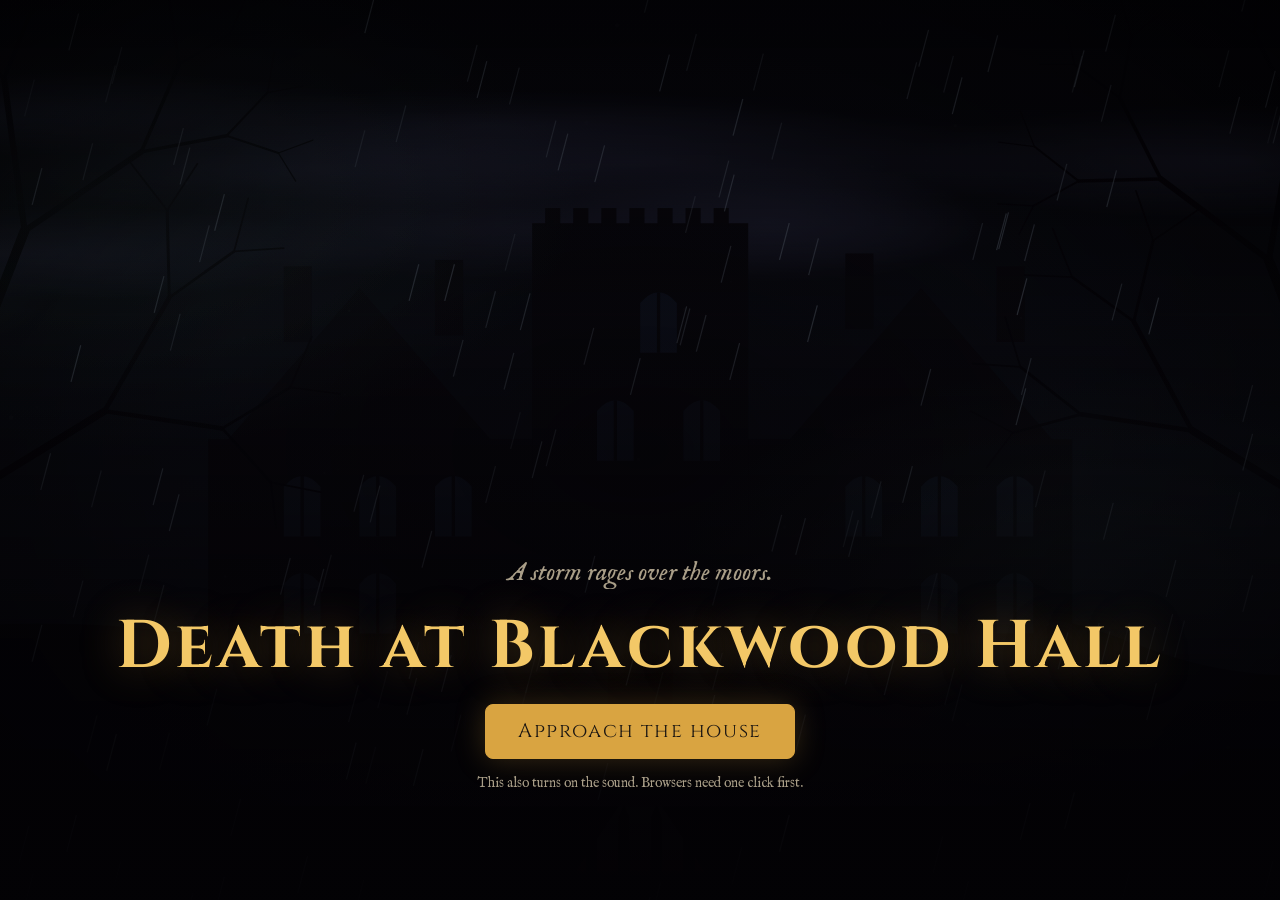
==== blackwood.html @ d47f307d "New game: Death at Blackwood Hall (Victorian murder mystery); multi-game engine support Co-Authored-" ====
<!DOCTYPE html>
<html lang="en">
<head>
<meta charset="utf-8">
<meta name="viewport" content="width=device-width, initial-scale=1">
<title>Death at Blackwood Hall</title>
<link rel="stylesheet" href="css/common.css">
<link rel="stylesheet" href="css/tv.css">
<link rel="stylesheet" href="css/scenes.css">
<link rel="stylesheet" href="css/blackwood.css">
</head>
<body class="asleep">
<div class="fog"></div><div class="fog b"></div><div class="vignette"></div>
<div id="app">
  <div class="topbar">
    <span class="brand">Death at Blackwood Hall</span>
    <span class="act" id="act"></span>
    <span class="pdot" id="dot-mat"><i></i>Mat</span>
    <span class="pdot" id="dot-emily"><i></i>Emily</span>
    <span id="hintcount"></span>
    <span class="timer" id="timer"></span>
    <button class="gear" id="gear" title="Game menu">⚙</button>
  </div>
  <div id="stage"></div>
</div>
<div id="hint" class="hidden"></div>
<div id="banner" class="hidden"></div>
<div id="paused" class="hidden"><div class="cinzel">Paused</div><p>The investigation is on hold…</p><p class="small">Tap <b>Resume</b> on either phone (or press P on the laptop).</p></div>
<div id="flash"></div>
<div id="wake">
  <div class="wake-in">
    <div class="wake-asleep">A storm rages over the moors.</div>
    <h1 class="cinzel">Death at Blackwood Hall</h1>
    <button class="btn primary" id="wakebtn">Approach the house</button>
    <p class="wake-note">This also turns on the sound. Browsers need one click first.</p>
  </div>
</div>
<script src="lib/peerjs.min.js"></script>
<script src="lib/qrcode.js"></script>
<script src="js/cards-data.js"></script>
<script>window.AUDIO_EP = "bw";</script>
<script src="js/sound.js"></script>
<script src="js/audiobank.js"></script>
<script src="js/notation.js"></script>
<script src="js/scenes.js"></script>
<script src="js/net.js"></script>
<script src="js/blackwood.js"></script>
<script src="js/tv-bw.js"></script>
</body>
</html>
---- css/common.css ----
@font-face { font-family: "Cinzel"; src: url("../fonts/cinzel-latin-400-normal.woff2") format("woff2"); font-weight: 400; font-display: swap; }
@font-face { font-family: "Cinzel"; src: url("../fonts/cinzel-latin-700-normal.woff2") format("woff2"); font-weight: 700; font-display: swap; }
@font-face { font-family: "Fell"; src: url("../fonts/im-fell-english-latin-400-normal.woff2") format("woff2"); font-style: normal; font-display: swap; }
@font-face { font-family: "Fell"; src: url("../fonts/im-fell-english-latin-400-italic.woff2") format("woff2"); font-style: italic; font-display: swap; }
@font-face { font-family: "NotoMusic"; src: url("../fonts/noto-music-music-400-normal.woff2") format("woff2"); font-display: block; }

:root {
  --bg: #0b0a0d;
  --bg2: #15121a;
  --ink: #eadfc6;
  --dim: #a99e88;
  --gold: #d9a441;
  --gold2: #f3c867;
  --ghost: #8fc9c0;
  --blood: #9c3434;
  --line: rgba(234, 223, 198, 0.18);
  --card: rgba(28, 24, 32, 0.82);
}
* { box-sizing: border-box; }
html, body { margin: 0; height: 100%; background: var(--bg); color: var(--ink); }
body { font-family: "Fell", Georgia, serif; -webkit-font-smoothing: antialiased; }
h1, h2, h3, .cinzel { font-family: "Cinzel", "Times New Roman", serif; font-weight: 700; letter-spacing: 0.06em; }
button { font: inherit; color: inherit; cursor: pointer; }
.hidden { display: none !important; }

/* drifting fog */
.fog { position: fixed; inset: -20%; pointer-events: none; z-index: 0; opacity: .55;
  background:
    radial-gradient(40% 30% at 20% 30%, rgba(143,201,192,.10), transparent 70%),
    radial-gradient(35% 25% at 75% 60%, rgba(143,201,192,.08), transparent 70%),
    radial-gradient(50% 35% at 50% 90%, rgba(217,164,65,.06), transparent 70%);
  animation: fogdrift 38s ease-in-out infinite alternate; }
.fog.b { animation-duration: 55s; animation-direction: alternate-reverse; opacity: .4; }
@keyframes fogdrift { from { transform: translate(-4%, -2%) scale(1); } to { transform: translate(5%, 3%) scale(1.12); } }
.vignette { position: fixed; inset: 0; pointer-events: none; z-index: 1;
  background: radial-gradient(ellipse at center, transparent 45%, rgba(0,0,0,.75) 100%); }

/* staff notation */
.staff svg { display: block; }
.music-glyph { font-family: "NotoMusic"; }

/* candle */
.candle { position: relative; width: 34px; height: 120px; margin: 0 auto; }
.candle .wax { position: absolute; bottom: 0; left: 4px; width: 26px; height: 78px; border-radius: 4px 4px 2px 2px;
  background: linear-gradient(90deg, #cbbfa4, #f1e8d4 45%, #b7aa8e); }
.candle .wick { position: absolute; bottom: 78px; left: 16px; width: 2px; height: 10px; background: #2b241c; }
.candle .flame { position: absolute; bottom: 84px; left: 7px; width: 20px; height: 34px; border-radius: 50% 50% 45% 45% / 65% 65% 35% 35%;
  background: radial-gradient(ellipse at 50% 75%, #fff6cf 0%, #ffd36a 35%, #ff8a2a 70%, transparent 72%);
  filter: drop-shadow(0 0 14px rgba(255,190,90,.9)); transform-origin: 50% 90%;
  animation: flicker 1.6s ease-in-out infinite; opacity: 0; transition: opacity .6s; }
.candle.lit .flame { opacity: 1; }
@keyframes flicker { 0%,100% { transform: scale(1) rotate(-1deg); } 30% { transform: scale(1.06,.94) rotate(2deg); } 60% { transform: scale(.95,1.05) rotate(-2deg); } }
---- css/tv.css ----
html, body { overflow: hidden; }
body { font-size: clamp(16px, 1.55vw, 34px); }
#app { position: relative; z-index: 2; height: 100vh; display: flex; flex-direction: column; }

.topbar { display: flex; align-items: center; gap: 1.2em; padding: .7em 1.4em; font-family: "Cinzel", serif; font-size: .8em; color: var(--dim); letter-spacing: .14em; }
.topbar .brand { color: var(--gold); font-weight: 700; }
.topbar .act { flex: 1; text-transform: uppercase; }
.topbar .timer { font-size: 1.35em; color: var(--ink); min-width: 4.5em; text-align: right; font-variant-numeric: tabular-nums; }
.topbar .timer.over { color: #e06a5a; }
.pdot { display: inline-flex; align-items: center; gap: .4em; }
.pdot i { width: .7em; height: .7em; border-radius: 50%; background: #444; display: inline-block; box-shadow: 0 0 0 1px #000; }
.pdot.on i { background: var(--ghost); box-shadow: 0 0 10px var(--ghost); }
.gear { background: none; border: 0; color: var(--dim); font-size: 1.2em; opacity: .5; padding: 0 .2em; }
.gear:hover { opacity: 1; }

#stage { flex: 1; display: flex; flex-direction: column; align-items: center; justify-content: center; padding: 0 6vw 2vh; text-align: center; min-height: 0; }
.scene-title { font-size: 2.6em; margin: 0 0 .25em; color: var(--gold2); text-shadow: 0 0 30px rgba(217,164,65,.35); }
.narr { max-width: 46em; font-size: 1.15em; line-height: 1.5; margin: 0 auto; }
.narr p { margin: .4em 0; opacity: 0; animation: rise 1.4s ease forwards; }
.narr p:nth-child(2) { animation-delay: 1.4s; } .narr p:nth-child(3) { animation-delay: 2.8s; } .narr p:nth-child(4) { animation-delay: 4.2s; }
@keyframes rise { from { opacity: 0; transform: translateY(10px); filter: blur(3px); } to { opacity: 1; transform: none; filter: none; } }
.prompt { margin-top: 1.1em; font-family: "Cinzel", serif; color: var(--ghost); letter-spacing: .1em; font-size: .95em; }
.visual { margin-top: 1.4em; display: flex; justify-content: center; align-items: flex-end; gap: 4vw; flex-wrap: wrap; }
.fadein { animation: rise 1.2s ease both; }

.after { max-width: 44em; padding: 1.4em 2em; border: 1px solid var(--line); background: var(--card); border-radius: 10px; font-size: 1.15em; line-height: 1.5; box-shadow: 0 0 60px rgba(0,0,0,.6); }
.after .cont { margin-top: 1em; font-family: "Cinzel", serif; font-size: .7em; color: var(--dim); letter-spacing: .15em; }
.solved-mark { font-family: "Cinzel", serif; color: var(--ghost); letter-spacing: .3em; font-size: .8em; margin-bottom: .6em; }

/* lobby */
.lobby { display: grid; grid-template-columns: 1.2fr 1fr; gap: 4vw; align-items: center; width: 100%; max-width: 1500px; }
.lobby h1 { font-size: 4em; margin: 0; color: var(--gold2); text-shadow: 0 0 40px rgba(217,164,65,.4); line-height: 1.05; }
.lobby .sub { font-style: italic; color: var(--dim); font-size: 1.2em; margin: .4em 0 1.4em; }
.join { background: #f3ead6; color: #1b1612; border-radius: 12px; padding: 1.1em; display: inline-flex; flex-direction: column; align-items: center; gap: .4em; }
.join .qr svg, .join .qr img { width: 15em; height: 15em; display: block; }
.join .code { font-family: "Cinzel", serif; font-size: 1em; letter-spacing: .2em; }
.slots { display: flex; gap: 1.2em; margin: 1.2em 0; justify-content: flex-start; }
.slot { border: 1px solid var(--line); border-radius: 10px; padding: .7em 1.2em; min-width: 8em; text-align: center; background: var(--card); }
.slot .n { font-family: "Cinzel", serif; font-size: 1.2em; }
.slot .s { color: var(--dim); font-size: .8em; }
.slot.on { border-color: var(--ghost); } .slot.on .s { color: var(--ghost); }
.slot.ready { border-color: var(--gold); box-shadow: 0 0 20px rgba(217,164,65,.3); } .slot.ready .s { color: var(--gold); }
.lobby .btns { display: flex; gap: .8em; flex-wrap: wrap; }
.btn { background: transparent; border: 1px solid var(--gold); color: var(--gold2); padding: .55em 1.1em; border-radius: 8px; font-family: "Cinzel", serif; letter-spacing: .08em; font-size: .8em; text-decoration: none; display: inline-block; }
.btn:hover { background: rgba(217,164,65,.12); }
.btn.primary { background: var(--gold); color: #1b1612; }
.btn.small { font-size: .65em; border-color: var(--line); color: var(--dim); }
.testbox { display: flex; align-items: center; gap: .8em; margin-top: 1em; color: var(--dim); font-size: .75em; text-align: left; }
.testbox .qr svg { width: 5.5em; height: 5.5em; background: #f3ead6; padding: .3em; border-radius: 6px; display: block; }
.note-sm { color: var(--dim); font-size: .7em; margin-top: 1em; line-height: 1.5; }
.status { font-size: .7em; color: var(--dim); margin-top: .6em; }
.status.ok { color: var(--ghost); }

/* seance & release */
.candles { display: flex; gap: 10vw; justify-content: center; }
.candle-wrap { text-align: center; }
.candle-wrap .candle { transform: scale(1.6); transform-origin: bottom center; margin: 4.2em auto 0; }
.candle-wrap .lbl { font-family: "Cinzel", serif; font-size: .9em; color: var(--dim); margin-top: 1.4em; }
.candle-wrap.held .lbl { color: var(--gold2); }
.holdbar { width: 24em; height: .5em; border-radius: 1em; background: rgba(255,255,255,.08); margin: 1.6em auto 0; overflow: hidden; }
.holdbar > div { height: 100%; width: 0; background: linear-gradient(90deg, var(--gold), var(--gold2)); box-shadow: 0 0 14px var(--gold); }

/* lock */
.musicbox { display: inline-flex; flex-direction: column; align-items: center; }
.box-lid { width: 22em; height: 3.2em; border-radius: 10px 10px 2px 2px; background: linear-gradient(180deg, #6e3d22, #4a2715); box-shadow: inset 0 0 0 3px #2c160b, 0 0 40px rgba(0,0,0,.6); }
.box-body { width: 22em; height: 7em; background: linear-gradient(180deg, #5a311b, #3b1f10); border-radius: 2px 2px 8px 8px; display: flex; align-items: center; justify-content: center; gap: 1em; box-shadow: inset 0 0 0 3px #2c160b; }
.dial { width: 3em; height: 4em; border-radius: 8px; background: linear-gradient(180deg, #b8893b, #e8c66c 50%, #9a6d22); color: #2a1a0a; font-family: "Cinzel", serif; font-size: 1.2em; display: flex; align-items: center; justify-content: center; font-weight: 700; box-shadow: inset 0 0 6px rgba(0,0,0,.6); }

/* pages */
.pages { display: flex; gap: 5vw; }
.page-ico { width: 7em; height: 9em; border-radius: 4px; background: rgba(243,234,214,.08); border: 1px dashed var(--line); display: flex; align-items: center; justify-content: center; color: var(--dim); font-family: "Cinzel", serif; font-size: .9em; transition: all .8s; clip-path: polygon(0 4%, 12% 0, 30% 3%, 52% 0, 78% 4%, 100% 1%, 98% 30%, 100% 62%, 97% 100%, 70% 97%, 44% 100%, 18% 96%, 0 100%, 3% 60%); }
.page-ico.found { background: #efe3c6; color: #3a2c1c; border: 0; box-shadow: 0 0 40px rgba(243,200,103,.35); }
.page-who { margin-top: .6em; font-family: "Cinzel", serif; font-size: .75em; color: var(--dim); }

/* orbs */
.orbs { display: flex; gap: 1.6em; }
.orb { width: 2.2em; height: 2.2em; border-radius: 50%; border: 2px solid rgba(143,201,192,.35); display: flex; align-items: center; justify-content: center; font-family: "Cinzel", serif; font-size: 1em; color: var(--dim); transition: all .3s; }
.orb.on { background: radial-gradient(circle, #e8fffb, var(--ghost) 60%, rgba(143,201,192,.2)); color: #10201e; border-color: transparent; box-shadow: 0 0 30px var(--ghost); }
.orbs.fizz .orb { animation: fizz .5s; }
@keyframes fizz { 50% { transform: translateY(4px); filter: brightness(.4); } }
.piano { display: flex; justify-content: center; margin-bottom: 1.2em; }
.piano .crack { width: 3px; background: linear-gradient(var(--ghost), transparent); box-shadow: 0 0 10px var(--ghost); }
.piano .k { width: 1.6em; height: 5em; background: linear-gradient(#f3ead6, #cfc4a8); border: 1px solid #2a2420; border-radius: 0 0 4px 4px; }
.piano .k.b { background: #15121a; width: 1.1em; height: 3.2em; margin: 0 -.55em; z-index: 1; position: relative; }

/* harmony */
.voices { display: flex; gap: 8vw; align-items: flex-end; }
.voice { text-align: center; }
.voice .wave { width: 9em; height: 9em; border-radius: 50%; border: 2px solid rgba(143,201,192,.25); display: flex; align-items: center; justify-content: center; font-family: "Cinzel", serif; color: var(--dim); }
.voice.ghost .wave { border-color: rgba(243,200,103,.4); animation: pulse 3s ease-in-out infinite; color: var(--gold2); }
.voice.done .wave { background: radial-gradient(circle, rgba(143,201,192,.5), transparent 70%); border-color: var(--ghost); color: var(--ink); box-shadow: 0 0 40px rgba(143,201,192,.4); }
@keyframes pulse { 50% { box-shadow: 0 0 50px rgba(243,200,103,.35); transform: scale(1.04); } }

/* manuscript */
.parchment { --paper: #f0e4c8; background: radial-gradient(ellipse at 30% 20%, #f7eed8, #e6d4ad 70%, #d2bb8c); color: #241a10; border-radius: 6px; padding: 1.6em 2.2em 1.2em; width: min(80vw, 64em); box-shadow: 0 0 60px rgba(0,0,0,.7), inset 0 0 40px rgba(120,80,30,.35); }
.parchment .ms-title { font-family: "Fell", serif; font-style: italic; font-size: 1em; color: #5a4430; text-align: left; margin-bottom: .2em; }
.tries { color: #e06a5a; font-size: .8em; margin-top: .8em; min-height: 1.2em; }

/* portraits */
.family { display: flex; gap: 2.4em; justify-content: center; }
.portrait { width: 8.5em; text-align: center; }
.portrait .frame { height: 10em; border: .45em solid #8a6a2e; border-radius: 50% / 40%; background: radial-gradient(ellipse at 50% 35%, #3b3340, #15121a 70%); box-shadow: inset 0 0 20px #000, 0 0 30px rgba(0,0,0,.6); display: flex; align-items: center; justify-content: center; color: rgba(234,223,198,.25); }
.portrait .frame span { font-size: 3.2em; }
.portrait .pn { font-family: "Cinzel", serif; margin-top: .5em; color: var(--gold2); }
.portrait .pi { font-style: italic; color: var(--dim); }
.chairs { display: flex; gap: 2.4em; justify-content: center; margin-top: 1.4em; color: var(--dim); font-family: "Cinzel", serif; font-size: .85em; }
.chairs div { width: 8.5em; border-top: 2px solid var(--line); padding-top: .4em; }

/* hint */
#hint { position: fixed; left: 50%; bottom: 3vh; transform: translateX(-50%); z-index: 5; max-width: 60em; width: 80vw; padding: .9em 1.4em; border-radius: 10px; background: rgba(16,30,28,.92); border: 1px solid rgba(143,201,192,.5); color: #dff3ef; font-size: 1em; text-align: left; box-shadow: 0 0 40px rgba(143,201,192,.25); }
#hint b { font-family: "Cinzel", serif; color: var(--ghost); letter-spacing: .1em; font-size: .8em; display: block; margin-bottom: .2em; }

#flash { position: fixed; top: 12vh; left: 50%; transform: translateX(-50%); z-index: 6; padding: .6em 1.4em; border-radius: 8px; background: rgba(60,12,12,.92); border: 1px solid var(--blood); font-size: 1.1em; transition: opacity .4s; opacity: 0; pointer-events: none; }
#flash.show { opacity: 1; }
.shake { animation: shake .5s; }
@keyframes shake { 20%, 60% { transform: translateX(-12px); } 40%, 80% { transform: translateX(12px); } }

.endstats { display: flex; gap: 3em; justify-content: center; margin-top: 1.6em; font-family: "Cinzel", serif; }
.endstats div { text-align: center; } .endstats b { display: block; font-size: 2em; color: var(--gold2); } .endstats span { color: var(--dim); font-size: .75em; letter-spacing: .15em; }


#banner { position: fixed; top: 3.2em; left: 50%; transform: translateX(-50%); z-index: 9; max-width: 70vw; padding: .6em 1.2em; border-radius: 8px; background: rgba(70,40,10,.95); border: 1px solid var(--gold); color: #ffe9c2; font-size: .85em; text-align: center; line-height: 1.5; }
#paused { position: fixed; inset: 0; z-index: 7; background: rgba(4,3,6,.78); backdrop-filter: blur(3px); display: flex; flex-direction: column; align-items: center; justify-content: center; text-align: center; }
#paused .cinzel { font-size: 3.4em; color: var(--gold2); letter-spacing: .25em; text-shadow: 0 0 30px rgba(217,164,65,.4); animation: breathe 4s ease-in-out infinite; }
#paused p { font-size: 1.2em; font-style: italic; color: var(--ink); margin: .3em 0; }
#paused p.small { font-size: .8em; font-style: normal; color: var(--dim); }
@keyframes breathe { 0%,100% { opacity: .7; } 50% { opacity: 1; } }
.topbar .timer.paused { color: var(--dim); animation: breathe 2s ease-in-out infinite; }

/* end-of-game concert program */
.program { --paper: #f1e5c8; background: radial-gradient(ellipse at 40% 20%, #f8f0dc, #ead9b2 70%, #d8c08e); color: #2b1d10; width: min(62em, 90vw); max-height: 86vh; overflow: hidden; padding: 1.4em 2.4em 1.2em; border-radius: 4px; box-shadow: 0 0 80px rgba(0,0,0,.8), inset 0 0 50px rgba(120,80,30,.35); text-align: center; font-size: .78em; }
.pg-head { font-family: "Cinzel", serif; letter-spacing: .35em; font-size: .75em; color: #6b4a2a; }
.pg-title { font-family: "Fell", serif; font-style: italic; font-size: 2.6em; line-height: 1.1; margin-top: .1em; }
.pg-sub { font-style: italic; color: #4a3220; }
.pg-rule { height: 1px; margin: .7em auto; width: 70%; background: linear-gradient(90deg, transparent, #6b4a2a, transparent); }
.pg-rows { text-align: left; }
.pg-act { font-family: "Cinzel", serif; font-size: .78em; letter-spacing: .25em; color: #7a5230; margin: .5em 0 .1em; text-transform: uppercase; }
.pg-row { display: flex; align-items: baseline; gap: .5em; line-height: 1.55; }
.pg-t { font-family: "Fell", serif; font-size: 1.15em; }
.pg-h { color: #8a2b2b; letter-spacing: .1em; }
.pg-s { font-style: italic; font-size: .85em; color: #8a2b2b; }
.pg-dots { flex: 1; border-bottom: 1.5px dotted #8a6a44; transform: translateY(-.3em); }
.pg-time { font-family: "Cinzel", serif; font-variant-numeric: tabular-nums; }
.pg-total { display: flex; justify-content: space-between; font-family: "Cinzel", serif; font-size: 1.15em; padding: 0 .2em; }
.pg-meta { font-style: italic; color: #4a3220; margin-top: .2em; }
.pg-review { margin-top: .8em; }
.pg-stars { font-size: 1.6em; color: #9a6a10; letter-spacing: .15em; } .pg-stars .dim { color: #c9b48a; }
.pg-rank { font-family: "Cinzel", serif; font-weight: 700; font-size: 1.8em; letter-spacing: .08em; color: #3a2412; }
.pg-blurb { font-style: italic; font-size: 1.1em; }
.pg-critic { font-family: "Cinzel", serif; font-size: .7em; letter-spacing: .2em; color: #6b4a2a; margin-top: .2em; }

/* "Wake the house" opening */
#wake { position: fixed; inset: 0; z-index: 20; display: flex; align-items: flex-end; justify-content: center; padding-bottom: 12vh; text-align: center;
  background: linear-gradient(180deg, rgba(3,2,5,.55) 0%, rgba(3,2,5,.25) 35%, rgba(3,2,5,.75) 70%, rgba(3,2,5,.95) 100%); transition: opacity 1.8s ease; }
#wake.leaving { opacity: 0; pointer-events: none; }
#wake .wake-in { display: flex; flex-direction: column; align-items: center; gap: .6em; }
#wake h1 { color: var(--gold2); font-size: 3.4em; margin: 0; text-shadow: 0 0 40px rgba(217,164,65,.35); animation: rise 2s ease both .6s; }
#wake .wake-asleep { font-style: italic; color: var(--dim); font-size: 1.3em; animation: rise 2s ease both; }
#wake .btn { font-size: 1em; padding: .7em 1.6em; animation: rise 2s ease both 1.4s; box-shadow: 0 0 30px rgba(217,164,65,.25); }
#wake .wake-note { color: var(--dim); font-size: .7em; margin: .2em 0 0; animation: rise 2s ease both 1.8s; }
/* lights out until the house wakes */
#scene .off { opacity: 0 !important; animation: none !important; }
#scene rect.off.flick-win, #scene .flick-win.off { opacity: 1 !important; fill: #141a2a; }
#scene .ignite { animation: ignite .9s steps(1) !important; }
@keyframes ignite { 0% { opacity: 0; } 15% { opacity: 1; } 25% { opacity: .2; } 40% { opacity: 1; } 55% { opacity: .5; } 70%, 100% { opacity: 1; } }

body.asleep #app, body.asleep #banner { opacity: 0; }
#app { transition: opacity 2.2s ease; }

.pg-body { display: grid; grid-template-columns: 1.35fr 1fr; gap: 2.2em; align-items: center; }
.pg-side { border-left: 1px solid rgba(107,74,42,.35); padding-left: 1.8em; }
.pg-side .pg-total { flex-direction: column; align-items: center; gap: .1em; }
.pg-side .pg-total b { font-size: 2em; }
---- css/scenes.css ----
/* Scene art layers (TV only) */
#scene { position: fixed; inset: 0; z-index: 0; overflow: hidden; pointer-events: none; }
#scene .scene-layer { position: absolute; inset: -4%; opacity: 0; transition: opacity 1.6s ease; }
#scene .scene-layer.on { opacity: 1; }
/* Drift moves the art without rescaling it. Rescaling a full-screen SVG every frame makes Chrome redraw it constantly, which can flicker (worse when casting). */
#scene .scene-layer svg { width: 100%; height: 100%; display: block; animation: drift 46s ease-in-out infinite alternate; will-change: transform; backface-visibility: hidden; transform: translate3d(0,0,0); }
@keyframes drift { from { transform: translate3d(-1.2%, .5%, 0); } to { transform: translate3d(1.2%, -.8%, 0); } }
#scene .motes { position: absolute; inset: 0; width: 100%; height: 100%; }
/* keeps text readable: darken the middle where the story sits */
#scene .scene-dim { position: absolute; inset: 0; background: radial-gradient(ellipse 62% 58% at 50% 50%, rgba(6,5,9,.62), rgba(6,5,9,.28) 70%, rgba(6,5,9,.1)); }
body .fog { z-index: 1; } body .vignette { z-index: 1; }

/* SVG animation hooks */
.flick { animation: flick 2.6s ease-in-out infinite; transform-box: fill-box; transform-origin: center; }
.flick-win { animation: flickwin 3.4s ease-in-out infinite; }
.flame-shape { animation: flame 1.3s ease-in-out infinite; transform-box: fill-box; transform-origin: 50% 100%; }
@keyframes flick { 0%,100% { opacity: .85; transform: scale(1); } 20% { opacity: .65; transform: scale(.96); } 45% { opacity: 1; transform: scale(1.04); } 70% { opacity: .75; transform: scale(.98); } }
@keyframes flickwin { 0%,100% { opacity: 1; } 30% { opacity: .82; } 55% { opacity: .95; } 80% { opacity: .78; } }
@keyframes flame { 0%,100% { transform: scale(1) rotate(-2deg); } 50% { transform: scale(.92, 1.08) rotate(3deg); } }
.twinkle { animation: twinkle 5s ease-in-out infinite; }
@keyframes twinkle { 0%,100% { opacity: .9; } 50% { opacity: .25; } }
.clouds { animation: clouds 120s linear infinite alternate; }
@keyframes clouds { from { transform: translateX(-80px); } to { transform: translateX(120px); } }
.sway { animation: sway 7s ease-in-out infinite alternate; }
.sway.slow { animation-duration: 11s; }
@keyframes sway { from { transform: rotate(-1.6deg); } to { transform: rotate(1.6deg); } }
.rain { animation: rain .9s linear infinite; }
.rain.r2 { animation-name: rain2; }
@keyframes rain { from { transform: translateY(0); } to { transform: translateY(900px); } }
@keyframes rain2 { from { transform: translateY(-900px); } to { transform: translateY(0); } }
.beam { animation: beam 9s ease-in-out infinite alternate; }
@keyframes beam { from { opacity: .7; } to { opacity: 1; } }
.mote { animation: mote 12s linear infinite; }
@keyframes mote { 0% { transform: translate(0,0); opacity: 0; } 20% { opacity: .7; } 100% { transform: translate(30px,-120px); opacity: 0; } }
.birds { animation: birds 40s linear infinite; }
@keyframes birds { from { transform: translate(-200px, 20px); } to { transform: translate(1400px, -60px); } }
#scene.struck .lightning-sky { animation: skyflash .9s; }
@keyframes skyflash { 0% { opacity: 0; } 8% { opacity: .9; } 16% { opacity: .1; } 26% { opacity: .7; } 100% { opacity: 0; } }

/* Eleanor */
#ghost { position: fixed; z-index: 1; bottom: -2vh; height: 74vh; width: calc(74vh * 300 / 640); pointer-events: none; opacity: 0; transform: translateY(30px); transition: opacity 2.4s ease, transform 2.8s ease, left 0s, right 0s; filter: drop-shadow(0 0 30px rgba(143,201,192,.6)); }
#ghost svg { width: 100%; height: 100%; animation: ghostfloat 6s ease-in-out infinite; }
#ghost.show { opacity: calc(.5 * var(--g, 1)); transform: translateY(0); }
#ghost.show svg { animation: ghostfloat 6s ease-in-out infinite, ghostflicker 4.5s steps(1) infinite; }
#ghost.rise { transform: translateY(-40vh) scale(.9); transition: opacity 5s ease, transform 6s ease; }
#ghost.pos-right { right: 5vw; left: auto; } #ghost.pos-left { left: 5vw; right: auto; } #ghost.pos-center { left: calc(50% - 74vh * 150 / 640); }
@keyframes ghostfloat { 0%,100% { transform: translateY(0); } 50% { transform: translateY(-14px); } }
@keyframes ghostflicker { 0%,100% { opacity: 1; } 47% { opacity: 1; } 48% { opacity: .55; } 50% { opacity: 1; } 83% { opacity: .8; } 84% { opacity: 1; } }

/* effects */
#fx { position: fixed; inset: 0; z-index: 8; pointer-events: none; }
#fx > div { position: absolute; inset: 0; opacity: 0; }
.fx-flash { background: #e8f0ff; mix-blend-mode: screen; }
.fx-flash.go { animation: flash .9s ease-out; }
@keyframes flash { 0% { opacity: 0; } 6% { opacity: .75; } 12% { opacity: .05; } 22% { opacity: .5; } 40% { opacity: 0; } }
.fx-sweep { background: linear-gradient(105deg, transparent 35%, rgba(255,220,140,.22) 48%, rgba(255,240,200,.35) 50%, rgba(255,220,140,.22) 52%, transparent 65%); background-size: 300% 100%; }
.fx-sweep.go { animation: sweep 1.6s ease-out; }
@keyframes sweep { 0% { opacity: 1; background-position: 100% 0; } 100% { opacity: 1; background-position: 0 0; } }
.fx-ink { display: flex; align-items: center; justify-content: center; opacity: 1 !important; }
.fx-ink svg { width: 160vmax; height: 160vmax; flex: none; transform: scale(0); }
.fx-ink.go svg { animation: ink 1.5s cubic-bezier(.6,.05,.4,1) forwards; }
@keyframes ink { 0% { transform: scale(0) rotate(0); opacity: 1; } 42% { transform: scale(1.4) rotate(20deg); opacity: 1; } 55% { transform: scale(1.4) rotate(24deg); opacity: 1; } 100% { transform: scale(1.5) rotate(30deg); opacity: 0; } }
.fx-snuff { background: radial-gradient(ellipse at 50% 60%, rgba(0,0,0,.92), #000 70%); }
.fx-snuff.go { animation: snuff 1.1s ease-in-out; }
@keyframes snuff { 0% { opacity: 0; } 30% { opacity: 1; } 45% { opacity: 1; } 100% { opacity: 0; } }
.fx-smoke { background: radial-gradient(ellipse 6% 22% at 50% 70%, rgba(200,200,210,.35), transparent 70%); }
.fx-smoke.go { animation: smoke 1.6s ease-out; }
@keyframes smoke { 0% { opacity: 0; transform: translateY(0) scaleX(1); } 25% { opacity: .9; } 100% { opacity: 0; transform: translateY(-22vh) scaleX(2.4); } }

/* timer tension */
body.tension-1 .vignette { background: radial-gradient(ellipse at center, transparent 32%, rgba(0,0,0,.88) 100%); transition: background 4s; }
body.tension-2 .vignette { background: radial-gradient(ellipse at center, transparent 30%, rgba(60,0,0,.85) 100%); animation: redpulse 4s ease-in-out infinite; }
@keyframes redpulse { 0%,100% { opacity: .85; } 50% { opacity: 1; } }

@media (prefers-reduced-motion: reduce) { #scene .scene-layer svg, .clouds, .sway, .rain, .mote, .birds { animation: none !important; } }
---- css/blackwood.css ----
/* Death at Blackwood Hall — TV extras */
.scene-title.compact { font-size: 2em; margin-bottom: .1em; }
.badges { display: flex; gap: 6vw; justify-content: center; }
.badge { width: 11em; padding: 1.2em 1em; border: 1px solid var(--line); border-radius: 10px; background: var(--card); text-align: center; transition: all .4s; }
.badge.held { border-color: var(--gold); box-shadow: 0 0 40px rgba(217,164,65,.35); }
.bd-ico { font-size: 2em; color: var(--gold2); } .bd-t { font-family: "Cinzel", serif; letter-spacing: .2em; color: var(--dim); font-size: .8em; margin-top: .3em; }
.bd-n { font-family: "Cinzel", serif; font-size: 1.3em; color: var(--ink); } .bd-s { font-style: italic; color: var(--dim); }
.bodyvis { display: flex; align-items: center; gap: 5vw; justify-content: center; } .bodyvis .cap { font-style: italic; color: var(--dim); font-size: .85em; }
.plaque { border: 1px solid var(--gold); padding: 1em 1.6em; border-radius: 6px; background: rgba(20,14,10,.8); font-style: italic; color: var(--dim); }
.plaque b { display: block; font-family: "Cinzel", serif; font-style: normal; font-size: 2.2em; color: var(--gold2); margin: .1em 0; }
.evtag { width: 7em; height: 9em; border-radius: 6px 6px 6px 6px; background: rgba(214,190,140,.08); border: 1px dashed var(--line); display: flex; align-items: center; justify-content: center; color: var(--dim); font-family: "Cinzel", serif; position: relative; transition: all .8s; }
.evtag::before { content: ''; position: absolute; top: .6em; left: 50%; width: .7em; height: .7em; margin-left: -.35em; border-radius: 50%; border: 2px solid var(--line); }
.evtag.found { background: #d8c08e; color: #3a2a1a; border: 0; box-shadow: 0 0 40px rgba(243,200,103,.35); }
.suspects { display: grid; grid-template-columns: repeat(3, 1fr); gap: .8em 1.4em; width: min(70em, 92vw); }
.suspect { display: grid; grid-template-columns: 3.2em 1fr; grid-template-rows: auto auto auto; column-gap: .8em; text-align: left; background: rgba(20,15,22,.82); border: 1px solid var(--line); border-radius: 8px; padding: .55em .8em; font-size: .78em; transition: all .4s; }
.suspect.accused { border-color: var(--blood); box-shadow: 0 0 30px rgba(156,52,52,.5); }
.sp-face { grid-row: 1 / span 3; width: 3.2em; height: 3.8em; border-radius: 50% / 42%; border: 3px solid #8a6a2e; background: radial-gradient(ellipse at 50% 35%, #3b3340, #15121a 70%); display: flex; align-items: center; justify-content: center; color: rgba(234,223,198,.35); font-size: 1.1em; }
.sp-name { font-family: "Cinzel", serif; color: var(--gold2); font-size: 1.05em; } .sp-role { font-style: italic; color: var(--dim); font-size: .9em; }
.sp-st { grid-column: 2; margin-top: .3em; line-height: 1.35; } .sp-st b { font-family: "Cinzel", serif; font-size: .8em; color: var(--ghost); margin-right: .3em; }
.weapons { display: flex; gap: 1.4em; justify-content: center; margin-top: 1em; font-family: "Cinzel", serif; font-size: .8em; color: var(--dim); } .weapons span { border: 1px solid var(--line); border-radius: 20px; padding: .3em 1em; }
.proposal { margin-top: 1em; min-height: 1.5em; font-size: 1em; } .wrongmsg { color: #e9a090; font-style: italic; }
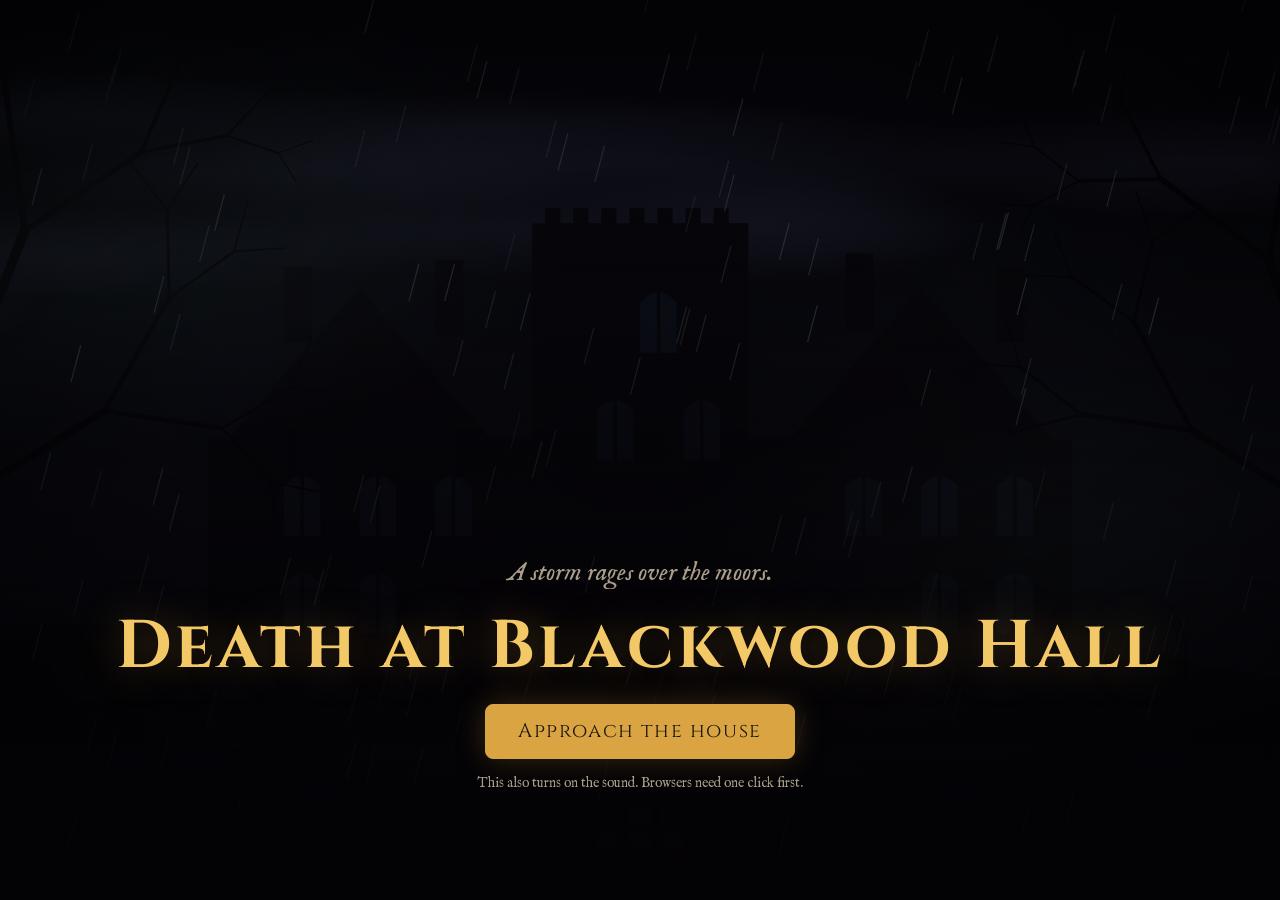
==== commit 64eb0f73: "Player names, Blackwood borrows Recital music, remove synth creak Co-Authored-By: Claude Opus 5.5 <n" ====
--- a/blackwood.html
+++ b/blackwood.html
@@ -15,8 +15,8 @@
   <div class="topbar">
     <span class="brand">Death at Blackwood Hall</span>
     <span class="act" id="act"></span>
-    <span class="pdot" id="dot-mat"><i></i>Mat</span>
-    <span class="pdot" id="dot-emily"><i></i>Emily</span>
+    <span class="pdot" id="dot-mat"><i></i>Player 1</span>
+    <span class="pdot" id="dot-emily"><i></i>Player 2</span>
     <span id="hintcount"></span>
     <span class="timer" id="timer"></span>
     <button class="gear" id="gear" title="Game menu">⚙</button>
